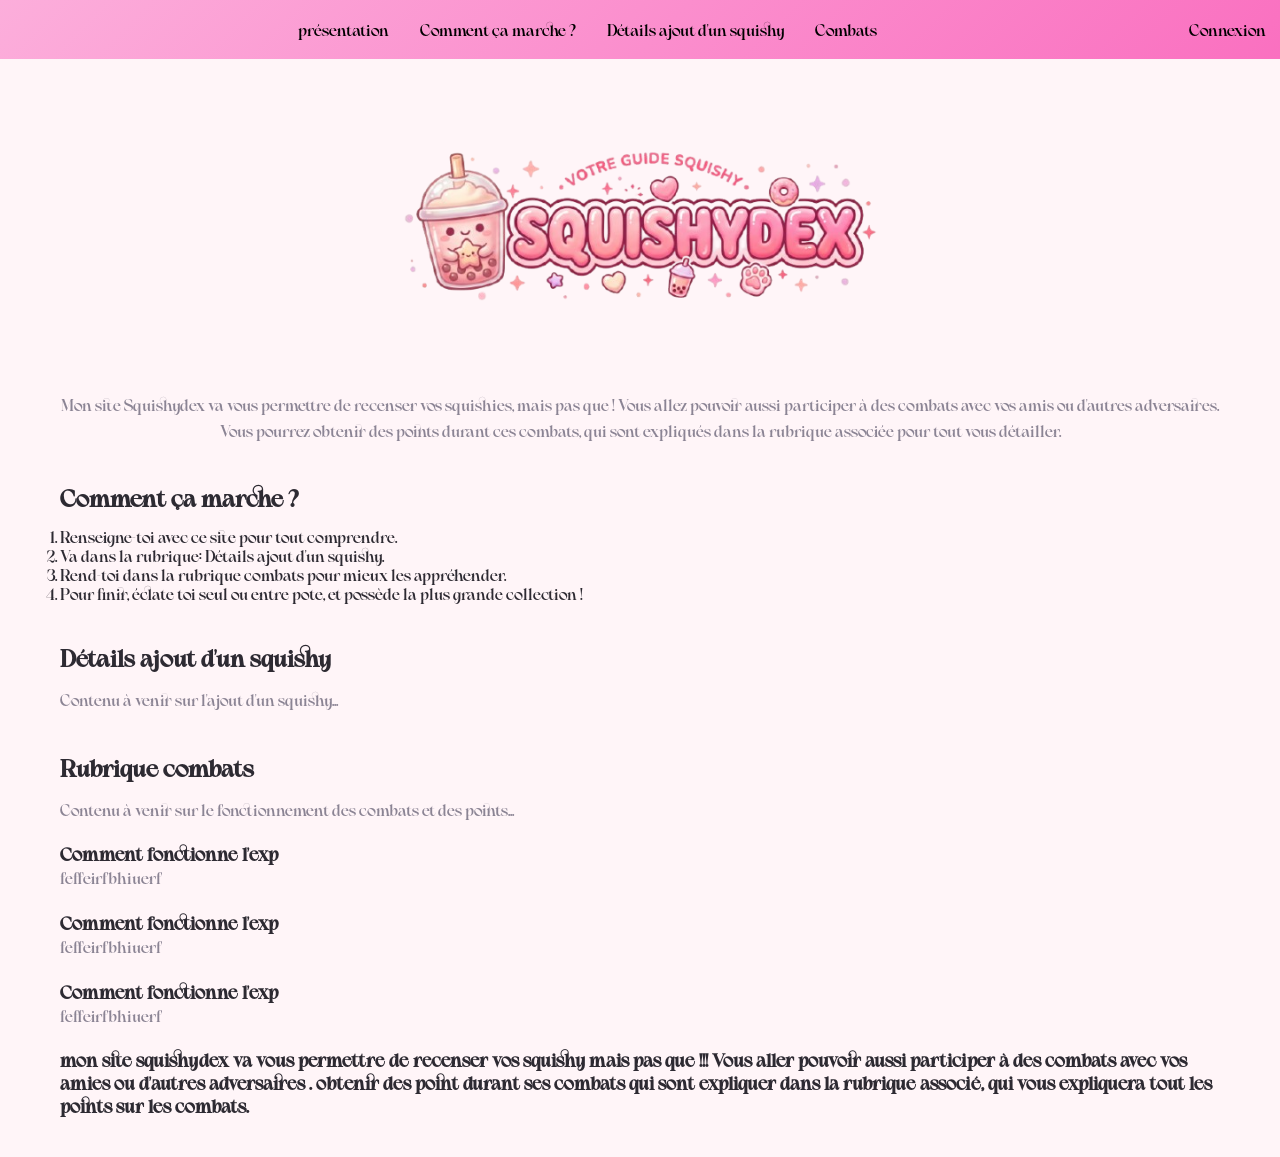
==== description.html @ 8e44150e "réglage bouton connexion, et commencement page connexion" ====
<!DOCTYPE html>
<html lang="fr">
<head>
    <meta charset="UTF-8">
    <meta name="viewport" content="width=device-width, initial-scale=1.0">
    <title>squishydex</title>
    <link rel="stylesheet" href="static/css/style_description.css">

</head>
<body>

    <header>
        <nav id="navbar">
          <div id="menu">
            <a href="#presentation">présentation</a>
            <a href="#etapes">Comment ça marche ?</a>
            <a href="#details">Détails ajout d'un squishy</a>
            <a href="#combats">Combats</a>
          </div>

          <div class="buttons-container">
            <a href="connexion.html" class="btn">Connexion</a>
          </div>
          
        </nav>
      </header>

    <main>

    <section id="presentation">
        <img id="img_home" src="static/images/logos/logo_home_v2.png">
        <p>Mon site Squishydex va vous permettre de recenser vos squishies, mais pas que ! Vous allez pouvoir aussi participer à des combats avec vos amis ou d'autres adversaires. Vous pourrez obtenir des points durant ces combats, qui sont expliqués dans la rubrique associée pour tout vous détailler.</p></p>
    </section>


    <section id="etapes">
        <h2>Comment ça marche ?</h2>
        <ol>
            <li>Renseigne-toi avec ce site pour tout comprendre.</li>
            <li>Va dans la rubrique: Détails ajout d'un squishy.</li>
            <li>Rend-toi dans la rubrique combats pour mieux les appréhender.</li>
            <li>Pour finir, éclate toi seul ou entre pote, et possède la plus grande collection !</li>
        </ol>  
    </section>

<section id="details">
    <h2>Détails ajout d'un squishy</h2>
    <p>Contenu à venir sur l'ajout d'un squishy...</p>
</section>


<section id="combats">
    <h2>Rubrique combats</h2>
    <p>Contenu à venir sur le fonctionnement des combats et des points...</p>
    
    <article id="xp">
        <h3>Comment fonctionne l'exp</h3>
        <p>feffeirfbhiuerf</p>
    </article>

    <article id="pieces">
        <h3>Comment fonctionne l'exp</h3>
        <p>feffeirfbhiuerf</p>
    </article>

    <article id="match amical">
        <h3>Comment fonctionne l'exp</h3>
        <p>feffeirfbhiuerf</p>
    </article>



</section>

<section>
        <h3> mon site squishydex va vous permettre de recenser vos squishy mais pas que !!! Vous aller pouvoir aussi participer à des combats avec vos amies ou d'autres adversaires . obtenir des point durant ses combats qui sont expliquer dans la rubrique associé, qui vous expliquera tout les points sur les combats.</h3>
        </section>

</main>

</body>
</html>
---- static/css/style_description.css ----
:root {
    --bg: #FFF5F8;
    --bg-card: #FFFFFF;
    --primary: #FCAEDB; /*#FF6B9D */
    --primary-light: #FFB3CC;
    --primary-dark: #FA70C0;
    --text: #2D2A32;
    --text-muted: #8B8494;
    --border: #F0E4EA;
    --shadow: 0 4px 20px rgba(255, 107, 157, 0.12);
    --shadow-hover: 0 8px 30px rgba(255, 107, 157, 0.2);
    --sidebar-width: 380px;
    --radius: 16px;
    --radius-sm: 10px;
}

*, *::before, *::after {
  margin: 0;
  padding: 0;
}

@font-face {
  font-family: 'Sigokae';
  src: url('../fonts/ashigea_regular/Ashigea-Regular.otf') format('opentype'),
       url('../fonts/ashigea_regular/ffonts_info_Ashigea-Regular.ttf') format('truetype');
  font-weight: normal;
  font-style: normal;
}

#img_home{
  width: 600px;
}

#presentation{
  text-align: center;
}

body{
  font-family: 'Sigokae', sans-serif;
  background: var(--bg);
  color: var(--text);
  min-height: 100vh;
  margin: 0;
  padding: 0;
  top : 0;
}

main {
  padding: 3px 60px 40px 60px;
  max-width: 1200px;
}

h2{
  margin-top: 25px;    
  margin-bottom: 10px; 
}

#navbar{
  background: linear-gradient(135deg, var(--primary) 0%, var(--primary-dark) 100%);
  display: flex;
  text-align: center;
  padding: 20px 0px;
}


#menu{
  align-items: center;
  gap: 10px;
  width: 100%;
  }

#menu>a, .btn{
  color: black;
  text-decoration: none;
  padding: 8px 14px;
  transition: all 0.2s ease-in-out;
}

#menu>a:hover, .btn:hover{
  background-color: rgba(255, 255, 255, 0.4); 
  color: black;
  border-radius: 6px;

}



#sign_in_up>a{
  color: black;
  text-decoration: none;
  padding: 25px;
}


#titre_navbar{
    text-align: left;
}

h1,h2{
  margin-top: 40px;
  margin-bottom: 15px;
  color: var(--text);
}


p{
  line-height: 1.6;
  margin-bottom: 20px;
  color: var(--text-muted);
}
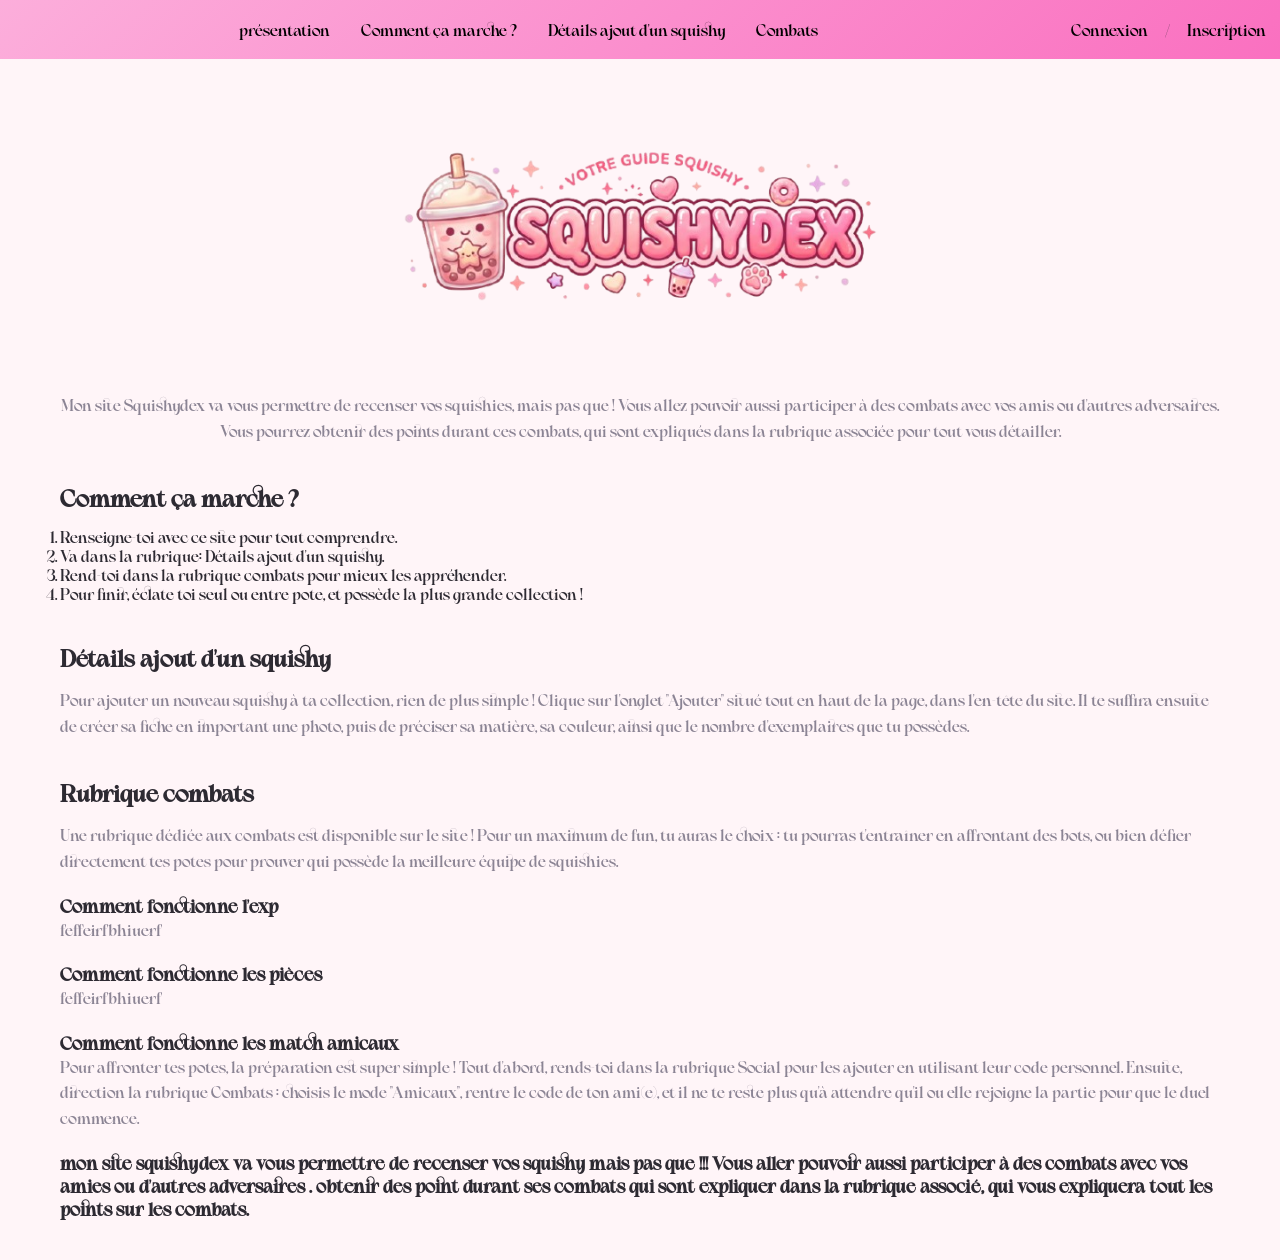
==== commit 17fa6802: "fin du from connexion et ajout de la page inscription" ====
--- a/description.html
+++ b/description.html
@@ -18,9 +18,11 @@
             <a href="#combats">Combats</a>
           </div>
 
-          <div class="buttons-container">
-            <a href="connexion.html" class="btn">Connexion</a>
+          <div id="sign_in_up">
+            <a href="connexion.html" >Connexion</a> / <a href="inscription.html">Inscription</a>
           </div>
+
+          
           
         </nav>
       </header>
@@ -45,13 +47,13 @@
 
 <section id="details">
     <h2>Détails ajout d'un squishy</h2>
-    <p>Contenu à venir sur l'ajout d'un squishy...</p>
+    <p>Pour ajouter un nouveau squishy à ta collection, rien de plus simple ! Clique sur l'onglet "Ajouter" situé tout en haut de la page, dans l'en-tête du site. Il te suffira ensuite de créer sa fiche en important une photo, puis de préciser sa matière, sa couleur, ainsi que le nombre d'exemplaires que tu possèdes.
 </section>
 
 
 <section id="combats">
     <h2>Rubrique combats</h2>
-    <p>Contenu à venir sur le fonctionnement des combats et des points...</p>
+    <p>Une rubrique dédiée aux combats est disponible sur le site ! Pour un maximum de fun, tu auras le choix : tu pourras t'entraîner en affrontant des bots, ou bien défier directement tes potes pour prouver qui possède la meilleure équipe de squishies.</p>
     
     <article id="xp">
         <h3>Comment fonctionne l'exp</h3>
@@ -59,13 +61,13 @@
     </article>
 
     <article id="pieces">
-        <h3>Comment fonctionne l'exp</h3>
+        <h3>Comment fonctionne les pièces</h3>
         <p>feffeirfbhiuerf</p>
     </article>
 
     <article id="match amical">
-        <h3>Comment fonctionne l'exp</h3>
-        <p>feffeirfbhiuerf</p>
+        <h3>Comment fonctionne les match amicaux</h3>
+        <p>Pour affronter tes potes, la préparation est super simple ! Tout d'abord, rends-toi dans la rubrique Social pour les ajouter en utilisant leur code personnel. Ensuite, direction la rubrique Combats : choisis le mode "Amicaux", rentre le code de ton ami(e), et il ne te reste plus qu'à attendre qu'il ou elle rejoigne la partie pour que le duel commence.</p>
     </article>
 
 
--- a/static/css/style_description.css
+++ b/static/css/style_description.css
@@ -66,7 +66,7 @@
 #menu{
   align-items: center;
   gap: 10px;
-  width: 100%;
+  flex: 1; 
   }
 
 #menu>a, .btn{
@@ -76,24 +76,28 @@
   transition: all 0.2s ease-in-out;
 }
 
-#menu>a:hover, .btn:hover{
+#menu>a:hover{
   background-color: rgba(255, 255, 255, 0.4); 
   color: black;
   border-radius: 6px;
 
 }
 
-
+#sign_in_up {
+  white-space: nowrap;
+}
 
 #sign_in_up>a{
   color: black;
   text-decoration: none;
-  padding: 25px;
+  padding: 8px 14px;
+  transition: all 0.2s ease-in-out;
 }
 
-
-#titre_navbar{
-    text-align: left;
+#sign_in_up>a:hover{
+  background-color: rgba(255, 255, 255, 0.4); 
+  color: black;
+  border-radius: 6px;
 }
 
 h1,h2{
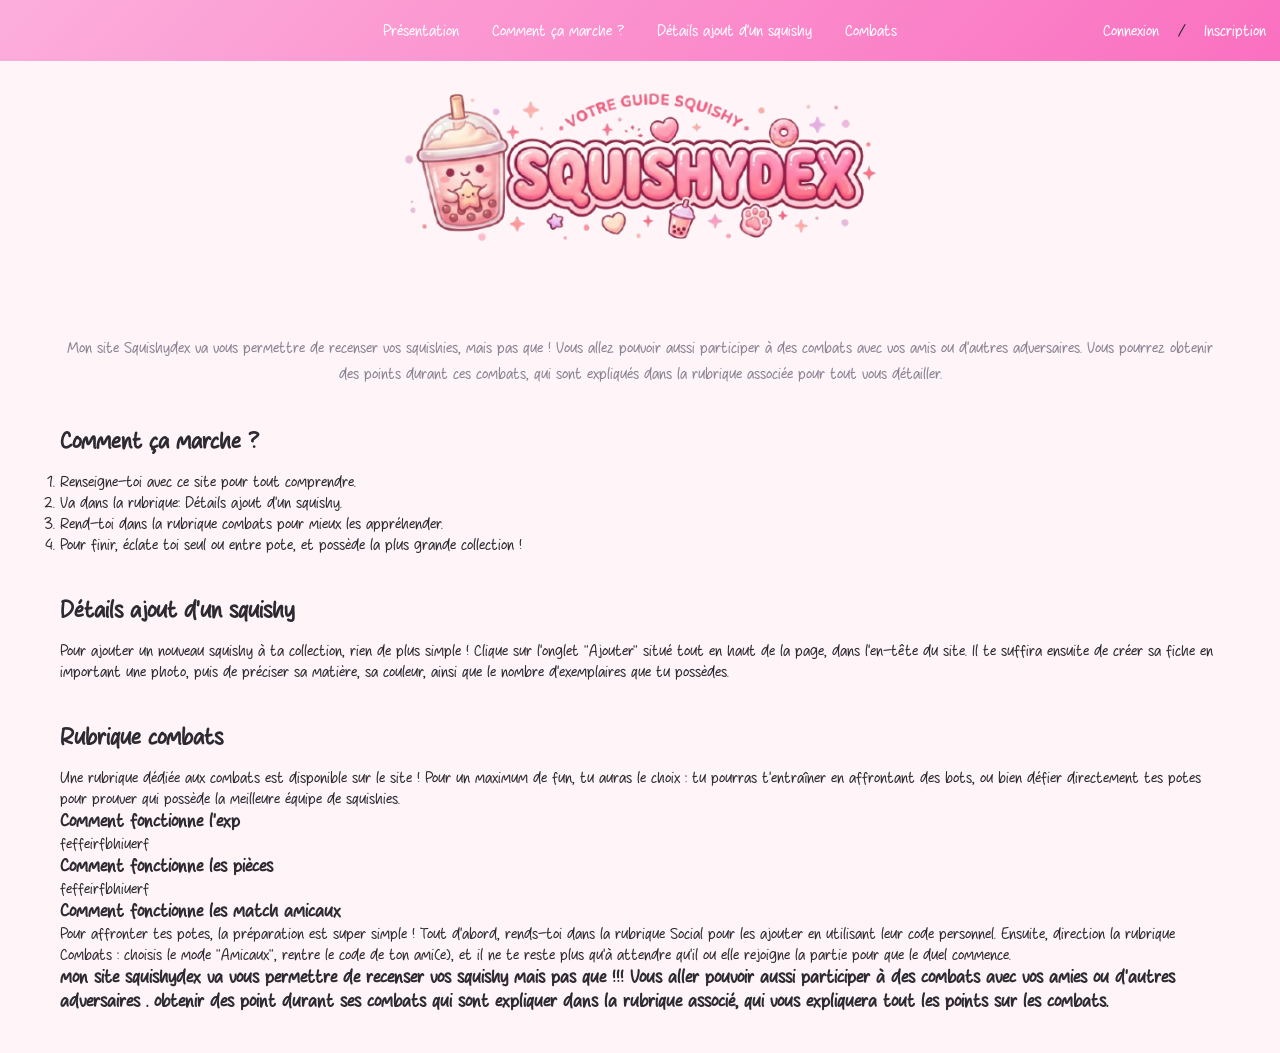
==== commit a1e8b27e: "Maj navbar + connexion form, changement police" ====
--- a/description.html
+++ b/description.html
@@ -12,7 +12,7 @@
     <header>
         <nav id="navbar">
           <div id="menu">
-            <a href="#presentation">présentation</a>
+            <a href="#presentation">Présentation</a>
             <a href="#etapes">Comment ça marche ?</a>
             <a href="#details">Détails ajout d'un squishy</a>
             <a href="#combats">Combats</a>
@@ -22,8 +22,6 @@
             <a href="connexion.html" >Connexion</a> / <a href="inscription.html">Inscription</a>
           </div>
 
-          
-          
         </nav>
       </header>
 
@@ -31,7 +29,7 @@
 
     <section id="presentation">
         <img id="img_home" src="static/images/logos/logo_home_v2.png">
-        <p>Mon site Squishydex va vous permettre de recenser vos squishies, mais pas que ! Vous allez pouvoir aussi participer à des combats avec vos amis ou d'autres adversaires. Vous pourrez obtenir des points durant ces combats, qui sont expliqués dans la rubrique associée pour tout vous détailler.</p></p>
+        <p class="section_para">Mon site Squishydex va vous permettre de recenser vos squishies, mais pas que ! Vous allez pouvoir aussi participer à des combats avec vos amis ou d'autres adversaires. Vous pourrez obtenir des points durant ces combats, qui sont expliqués dans la rubrique associée pour tout vous détailler.</p></p>
     </section>
 
 
--- a/static/css/style_description.css
+++ b/static/css/style_description.css
@@ -21,8 +21,8 @@
 
 @font-face {
   font-family: 'Sigokae';
-  src: url('../fonts/ashigea_regular/Ashigea-Regular.otf') format('opentype'),
-       url('../fonts/ashigea_regular/ffonts_info_Ashigea-Regular.ttf') format('truetype');
+  src: url('../fonts/cherry/Cherry\ Juice.otf') format('opentype'),
+       url('../fonts/cherry/cherry.ttf') format('truetype');
   font-weight: normal;
   font-style: normal;
 }
@@ -57,20 +57,17 @@
 
 #navbar{
   background: linear-gradient(135deg, var(--primary) 0%, var(--primary-dark) 100%);
-  display: flex;
+  z-index: 5;
+  position: fixed;
+  padding: 20px 0px;
   text-align: center;
-  padding: 20px 0px;
+  width: 100%;
 }
 
 
-#menu{
-  align-items: center;
-  gap: 10px;
-  flex: 1; 
-  }
 
 #menu>a, .btn{
-  color: black;
+  color: white;
   text-decoration: none;
   padding: 8px 14px;
   transition: all 0.2s ease-in-out;
@@ -83,12 +80,16 @@
 
 }
 
-#sign_in_up {
-  white-space: nowrap;
+#sign_in_up { 
+  z-index: 5;
+  position: fixed;
+  padding: 20px 0;
+  top: 0;
+  right: 0;
 }
 
 #sign_in_up>a{
-  color: black;
+  color: white;
   text-decoration: none;
   padding: 8px 14px;
   transition: all 0.2s ease-in-out;
@@ -96,7 +97,7 @@
 
 #sign_in_up>a:hover{
   background-color: rgba(255, 255, 255, 0.4); 
-  color: black;
+  color: white;
   border-radius: 6px;
 }
 
@@ -107,7 +108,7 @@
 }
 
 
-p{
+.section_para{
   line-height: 1.6;
   margin-bottom: 20px;
   color: var(--text-muted);
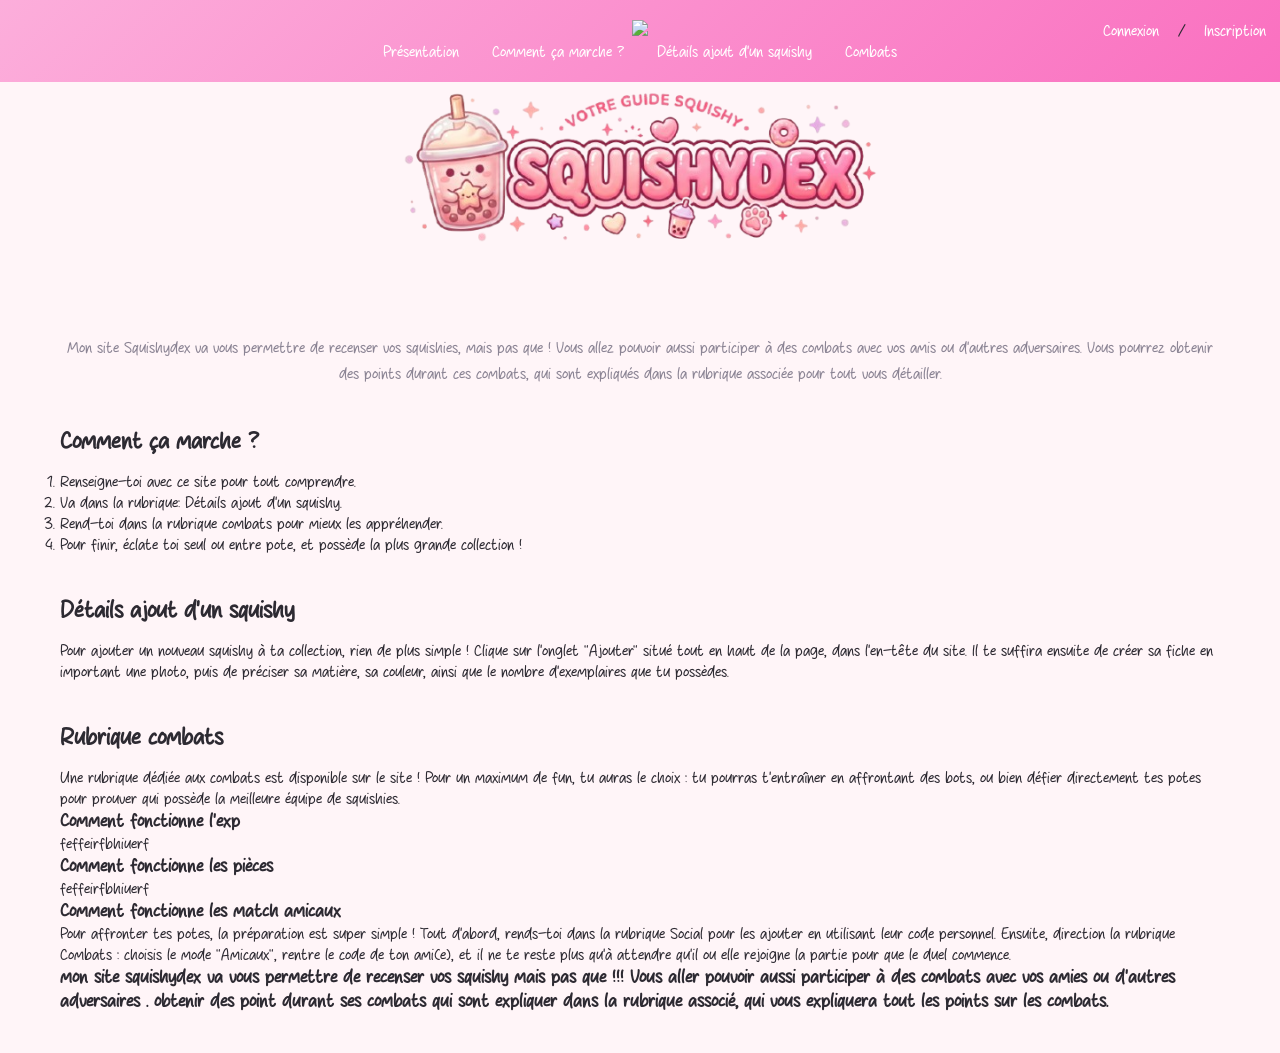
==== commit 25a3a684: "Ajout page inscription et son form" ====
--- a/description.html
+++ b/description.html
@@ -11,6 +11,7 @@
 
     <header>
         <nav id="navbar">
+            <img src="images/logo.png" class="logo_nav">
           <div id="menu">
             <a href="#presentation">Présentation</a>
             <a href="#etapes">Comment ça marche ?</a>
--- a/static/css/style_description.css
+++ b/static/css/style_description.css
@@ -21,8 +21,8 @@
 
 @font-face {
   font-family: 'Sigokae';
-  src: url('../fonts/cherry/Cherry\ Juice.otf') format('opentype'),
-       url('../fonts/cherry/cherry.ttf') format('truetype');
+  src: url('../fonts/cherry/cherryjuice.otf') format('opentype'),
+       url('../fonts/cherry/cherryjuice.ttf') format('truetype');
   font-weight: normal;
   font-style: normal;
 }
@@ -64,7 +64,10 @@
   width: 100%;
 }
 
-
+.logo_nav{
+height: 40px;
+width: auto;
+}
 
 #menu>a, .btn{
   color: white;
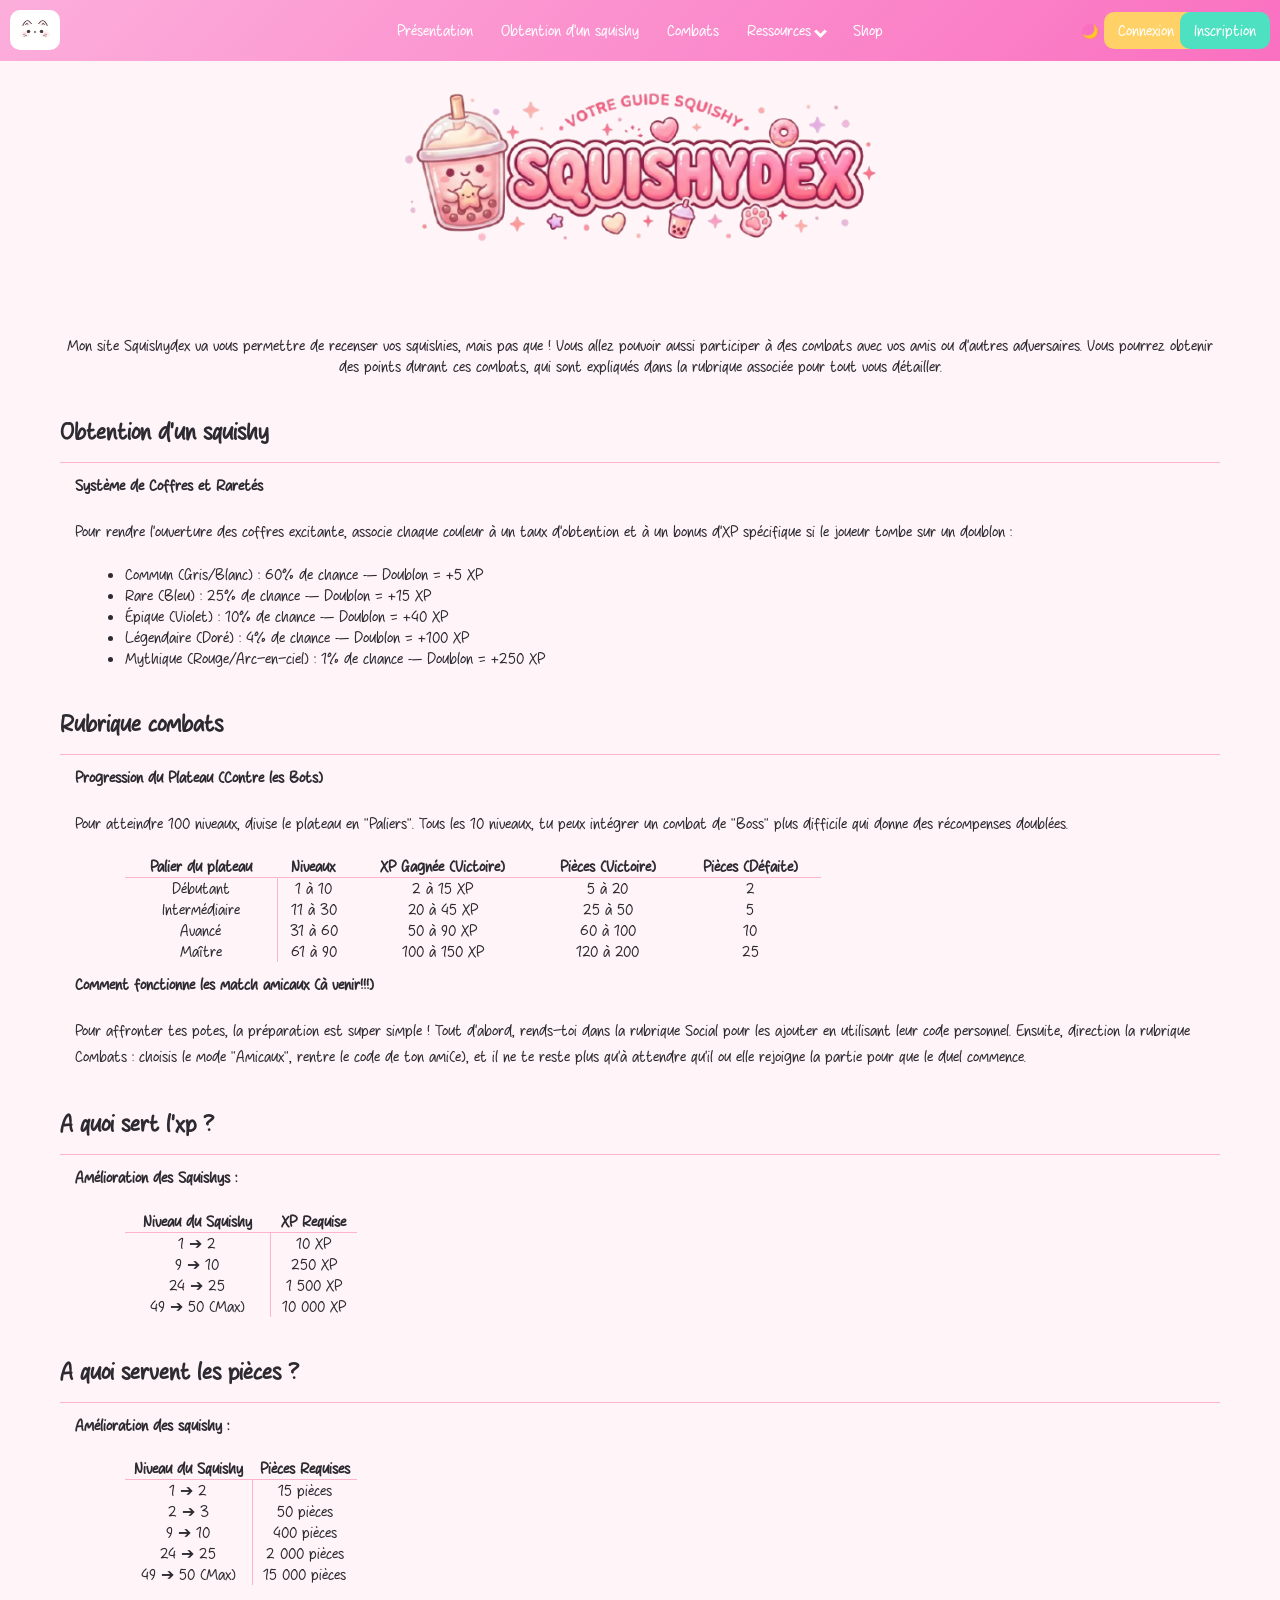
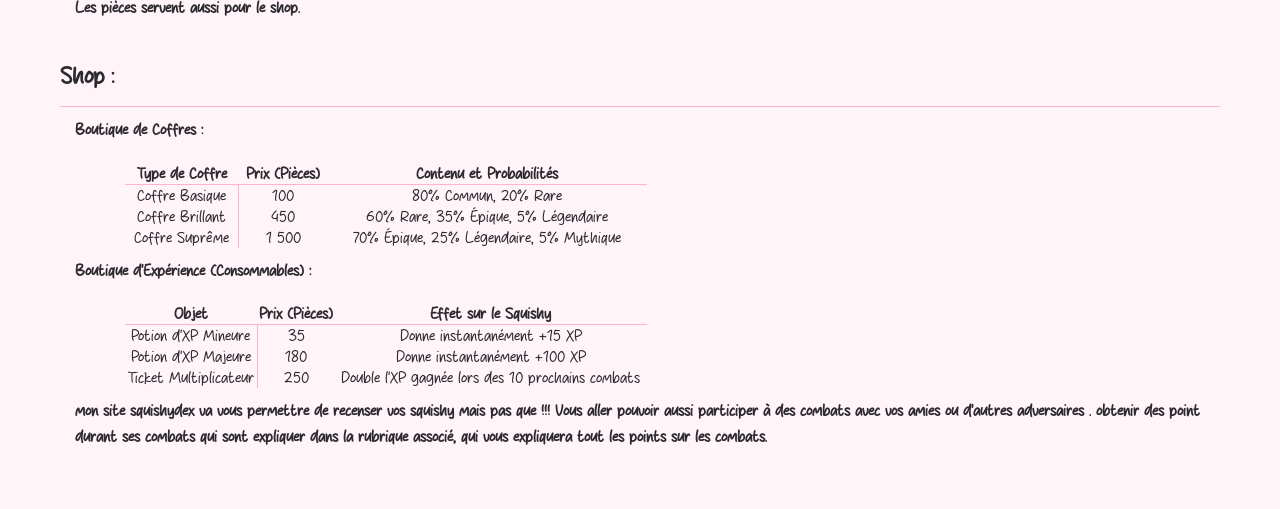
==== commit a0430b53: "Ajout tableau, définition des différentes partie, et ajout light/dark mode." ====
--- a/description.html
+++ b/description.html
@@ -11,17 +11,28 @@
 
     <header>
         <nav id="navbar">
-            <img src="images/logo.png" class="logo_nav">
-          <div id="menu">
-            <a href="#presentation">Présentation</a>
-            <a href="#etapes">Comment ça marche ?</a>
-            <a href="#details">Détails ajout d'un squishy</a>
-            <a href="#combats">Combats</a>
-          </div>
-
-          <div id="sign_in_up">
-            <a href="connexion.html" >Connexion</a> / <a href="inscription.html">Inscription</a>
-          </div>
+            <img src="static\images\logos\logo.jpg" id="logo_nav">
+            <ul id="menu">
+                <li><a href="#presentation">Présentation</a></li>
+                <!-- <a href="#etapes">Comment ça marche ?</a> -->
+                <li><a href="#details">Obtention d'un squishy</a></li>
+                <li><a href="#combats">Combats</a></li>
+                <li class="dropdown">
+                    <a href="#ressources">Ressources<i class="arrow down"></i></a> 
+                    
+                    <ul class="sous-menu">
+                      <li><a href="#xp">L'experience</a></li>
+                      <li><a href="#pieces">Les pièces</a></li>
+                    </ul>
+                  </li>
+                <li><a href="#shop">Shop</a></li>
+                </ul>
+                
+            <div id="sign_in_up">
+                <button id="theme-toggle" aria-label="Changer de thème">🌙</button>
+                <a id="log_in" href="connexion.html" >Connexion</a> 
+                <a id="sign_up" href="inscription.html">Inscription</a>
+            </div>
 
         </nav>
       </header>
@@ -34,7 +45,7 @@
     </section>
 
 
-    <section id="etapes">
+    <!-- <section id="etapes">
         <h2>Comment ça marche ?</h2>
         <ol>
             <li>Renseigne-toi avec ce site pour tout comprendre.</li>
@@ -42,42 +53,199 @@
             <li>Rend-toi dans la rubrique combats pour mieux les appréhender.</li>
             <li>Pour finir, éclate toi seul ou entre pote, et possède la plus grande collection !</li>
         </ol>  
+    </section> -->
+
+<section id="details">
+    <h2 class="para_title">Obtention d'un squishy</h2>
+    <article>
+        <h4 class="para_subtitle">Système de Coffres et Raretés</h4>
+        <p class="para_section">Pour rendre l'ouverture des coffres excitante, associe chaque couleur à un taux d'obtention et à un bonus d'XP spécifique si le joueur tombe sur un doublon :</p>
+        <ul id="rarity_list">
+            <li>Commun (Gris/Blanc) : 60% de chance — Doublon = +5 XP</li>
+            <li>Rare (Bleu) : 25% de chance — Doublon = +15 XP</li>
+            <li>Épique (Violet) : 10% de chance — Doublon = +40 XP</li>
+            <li>Légendaire (Doré) : 4% de chance — Doublon = +100 XP</li>
+            <li>Mythique (Rouge/Arc-en-ciel) : 1% de chance — Doublon = +250 XP</li>
+        </ul>
+    </article>
+</section>
+
+
+<section id="combats">
+    <h2 class="para_title">Rubrique combats</h2>
+    <article>
+        <h4 class="para_subtitle">Progression du Plateau (Contre les Bots)</h4>
+        <p class="para_section">Pour atteindre 100 niveaux, divise le plateau en "Paliers". Tous les 10 niveaux, tu peux intégrer un combat de "Boss" plus difficile qui donne des récompenses doublées.</p>
+
+    <table id="fight_table">
+        <tr>
+            <th>Palier du plateau</th>
+            <th>Niveaux</th>
+            <th>XP Gagnée (Victoire)</th>
+            <th>Pièces (Victoire)</th>
+            <th>Pièces (Défaite)</th>
+        </tr>
+        <tr>
+            <td class="label_row">Débutant</td>
+            <td>1 à 10</td>
+            <td>2 à 15 XP</td>
+            <td>5 à 20</td>
+            <td>2</td>
+        </tr>
+        <tr>
+            <td class="label_row">Intermédiaire</td>
+            <td>11 à 30</td>
+            <td>20 à 45 XP</td>
+            <td>25 à 50</td>
+            <td>5</td>
+        </tr>
+        <tr>
+            <td class="label_row">Avancé</td>
+            <td>31 à 60</td>
+            <td>50 à 90 XP</td>
+            <td>60 à 100</td>
+            <td>10</td>
+            <td></td>
+        </tr>
+        <tr>
+            <td class="label_row">Maître</td>
+            <td>61 à 90</td>
+            <td>100 à 150 XP</td>
+            <td>120 à 200</td>
+            <td>25</td>
+        </tr>
+    </table>
+    </article>
+    <article id="amical_match">
+        <h4 class="para_subtitle">Comment fonctionne les match amicaux (à venir!!!)</h4>
+        <p class="para_section">Pour affronter tes potes, la préparation est super simple ! Tout d'abord, rends-toi dans la rubrique Social pour les ajouter en utilisant leur code personnel. Ensuite, direction la rubrique Combats : choisis le mode "Amicaux", rentre le code de ton ami(e), et il ne te reste plus qu'à attendre qu'il ou elle rejoigne la partie pour que le duel commence.</p>
+    </article>
+</section>
+
+<section id="xp">
+    <h2 class="para_title">A quoi sert l'xp ?</h2>
+    <article>
+        <h4 class="para_subtitle">Amélioration des Squishys :</h4>
+
+        <table id="xp_table">
+            <tr>
+                <th>Niveau du Squishy</th>
+                <th>XP Requise</th>
+            </tr>
+            <tr>
+                <td class="label_row">1 ➔ 2</td>
+                <td>10 XP</td>
+            </tr>
+            <tr>
+                <td class="label_row">9 ➔ 10</td>
+                <td>250 XP</td>
+            </tr>
+            <tr>
+                <td class="label_row">24 ➔ 25</td>
+                <td>1 500 XP</td>
+            </tr>
+            <tr>
+                <td class="label_row">49 ➔ 50 (Max)</td>
+                <td>10 000 XP</td>
+            </tr>
+        </table>
+    </article>
+</section>
+    
+<section id="pieces">
+        <h2 class="para_title">A quoi servent les pièces ?</h2>
+    <article>
+        <h4 class="para_subtitle">Amélioration des squishy :</h4>
+    
+        <table id="coin_table">
+            <tr>
+                <th >Niveau du Squishy</th>
+                <th>Pièces Requises</th>
+            </tr>
+            <tr>
+                <td class="label_row">1 ➔ 2</td>
+                <td>15 pièces</td>
+            </tr>
+            <tr>
+                <td class="label_row">2 ➔ 3</td>
+                <td>50 pièces</td>
+            </tr>
+            <tr>
+                <td class="label_row">9 ➔ 10</td>
+                <td>400 pièces</td>
+            </tr>
+            <tr>
+                <td class="label_row">24 ➔ 25</td>
+                <td>2 000 pièces</td>
+            </tr>
+            <tr>
+                <td class="label_row">49 ➔ 50 (Max)</td>
+                <td>15 000 pièces</td>
+            </tr>
+        </table>
+        <h4 class="para_subtitle">Les pièces servent aussi pour le shop.</h4>
     </section>
 
-<section id="details">
-    <h2>Détails ajout d'un squishy</h2>
-    <p>Pour ajouter un nouveau squishy à ta collection, rien de plus simple ! Clique sur l'onglet "Ajouter" situé tout en haut de la page, dans l'en-tête du site. Il te suffira ensuite de créer sa fiche en important une photo, puis de préciser sa matière, sa couleur, ainsi que le nombre d'exemplaires que tu possèdes.
-</section>
-
-
-<section id="combats">
-    <h2>Rubrique combats</h2>
-    <p>Une rubrique dédiée aux combats est disponible sur le site ! Pour un maximum de fun, tu auras le choix : tu pourras t'entraîner en affrontant des bots, ou bien défier directement tes potes pour prouver qui possède la meilleure équipe de squishies.</p>
-    
-    <article id="xp">
-        <h3>Comment fonctionne l'exp</h3>
-        <p>feffeirfbhiuerf</p>
-    </article>
-
-    <article id="pieces">
-        <h3>Comment fonctionne les pièces</h3>
-        <p>feffeirfbhiuerf</p>
-    </article>
-
-    <article id="match amical">
-        <h3>Comment fonctionne les match amicaux</h3>
-        <p>Pour affronter tes potes, la préparation est super simple ! Tout d'abord, rends-toi dans la rubrique Social pour les ajouter en utilisant leur code personnel. Ensuite, direction la rubrique Combats : choisis le mode "Amicaux", rentre le code de ton ami(e), et il ne te reste plus qu'à attendre qu'il ou elle rejoigne la partie pour que le duel commence.</p>
-    </article>
-
-
-
-</section>
+    <section id="shop">
+        <h2 class="para_title">Shop :</h2>
+        <article>
+        <h4 class="para_subtitle">Boutique de Coffres :</h4>
+        <table id="chests_table">
+            <tr>
+                <th>Type de Coffre</th>
+                <th>Prix (Pièces)</th>
+                <th>Contenu et Probabilités</th>
+            </tr>
+            <tr>
+                <td class="label_row">Coffre Basique</td>
+                <td>100</td>
+                <td>80% Commun, 20% Rare</td>
+            </tr>
+                <td class="label_row">Coffre Brillant</td>
+                <td>450</td>
+                <td>60% Rare, 35% Épique, 5% Légendaire</td>
+            </tr>
+            <tr>
+                <td class="label_row">Coffre Suprême</td>
+                <td>1 500</td>
+                <td>70% Épique, 25% Légendaire, 5% Mythique</td>
+            </tr>
+        </table>
+    </article>
+    <article id="utils_article">
+        <h4 class="para_subtitle">Boutique d'Expérience (Consommables) :</h4> 
+           <table id="utilities_table">
+            <tr>
+                <th>Objet</th>
+                <th>Prix (Pièces)</th>
+                <th>Effet sur le Squishy</th>
+            </tr>
+            <tr>
+                <td class="label_row">Potion d'XP Mineure</td>
+                <td>35</td>
+                <td>Donne instantanément +15 XP</td>
+            </tr>
+                <td class="label_row">Potion d'XP Majeure</td>
+                <td>180</td>
+                <td>Donne instantanément +100 XP</td>
+            </tr>
+            <tr>
+                <td class="label_row">Ticket Multiplicateur</td>
+                <td>250</td>
+                <td>Double l'XP gagnée lors des 10 prochains combats</td>
+            </tr>
+        </table>
+    </article>
+</section>
+
+
 
 <section>
-        <h3> mon site squishydex va vous permettre de recenser vos squishy mais pas que !!! Vous aller pouvoir aussi participer à des combats avec vos amies ou d'autres adversaires . obtenir des point durant ses combats qui sont expliquer dans la rubrique associé, qui vous expliquera tout les points sur les combats.</h3>
-        </section>
+        <h4 class="para_subtitle"> mon site squishydex va vous permettre de recenser vos squishy mais pas que !!! Vous aller pouvoir aussi participer à des combats avec vos amies ou d'autres adversaires . obtenir des point durant ses combats qui sont expliquer dans la rubrique associé, qui vous expliquera tout les points sur les combats.</h4>
+</section>
 
 </main>
 
 </body>
+<script src="static\js\anim.js"></script>
 </html>
--- a/static/css/style_description.css
+++ b/static/css/style_description.css
@@ -17,7 +17,10 @@
 *, *::before, *::after {
   margin: 0;
   padding: 0;
-}
+  scroll-behavior: smooth;
+  scroll-margin-top: 60px;
+}
+
 
 @font-face {
   font-family: 'Sigokae';
@@ -27,14 +30,6 @@
   font-style: normal;
 }
 
-#img_home{
-  width: 600px;
-}
-
-#presentation{
-  text-align: center;
-}
-
 body{
   font-family: 'Sigokae', sans-serif;
   background: var(--bg);
@@ -45,15 +40,18 @@
   top : 0;
 }
 
-main {
-  padding: 3px 60px 40px 60px;
-  max-width: 1200px;
-}
-
-h2{
-  margin-top: 25px;    
-  margin-bottom: 10px; 
-}
+body.dark-theme {
+  --bg: #181216;
+  --bg-card: #241b21;
+  --primary: #F962BA;
+  --primary-light: #FFB3CC;
+  --primary-dark: #F60993;
+  --text: #F5EEF2;
+  --text-muted: #A698A0;
+  --border: #3D2E37;
+}
+
+/*---------------navbar--------------------*/
 
 #navbar{
   background: linear-gradient(135deg, var(--primary) 0%, var(--primary-dark) 100%);
@@ -64,23 +62,94 @@
   width: 100%;
 }
 
-.logo_nav{
-height: 40px;
-width: auto;
-}
-
-#menu>a, .btn{
+#logo_nav{
+  height: 40px;
+  width: 50px;
+  left: 0;
+  position: fixed;
+  margin-top: -10px;
+  margin-left: 10px;
+  border-radius: 10px;
+}
+
+#menu {
+  list-style: none;
+  display: flex;
+  justify-content: center;
+  align-items: center;
+}
+
+#menu > li > a {
   color: white;
   text-decoration: none;
   padding: 8px 14px;
   transition: all 0.2s ease-in-out;
 }
 
-#menu>a:hover{
+#menu > li > a:hover{
   background-color: rgba(255, 255, 255, 0.4); 
   color: black;
   border-radius: 6px;
-
+}
+
+.arrow {
+  border: solid white;
+  border-width: 0 3px 3px 0;
+  display: inline-block;
+  padding: 3px;
+  margin-left: 5px;
+}
+
+.up {
+  transform: rotate(-135deg);
+  -webkit-transform: rotate(-135deg);
+}
+
+.down{
+  transform: rotate(45deg);
+  -webkit-transform: rotate(45deg);
+}
+
+/* --- LE SECRET DU MENU DÉROULANT --- */
+
+/* 1. Positionnement du parent */
+.dropdown {
+  position: relative; /* Indispensable pour positionner le sous-menu par rapport à lui */
+}
+
+/* 2. Style et masquage du sous-menu */
+.sous-menu {
+  display: none; /* Caché par défaut */
+  position: absolute; /* S'affiche par-dessus le reste de la page */
+  top: 100%; /* S'aligne exactement sous l'élément parent */
+  left: 0;
+  background-color: white;
+  list-style: none;
+  padding: 0;
+  margin: 8px 0px;
+  min-width: 150px;
+  border-radius: 10px;
+  border: solid 1px var(--primary-dark);
+}
+
+.sous-menu li a {
+  display: block;
+  padding: 10px 15px;
+  color: #2d2d2d;
+  background-color: #FFFFFF;
+  text-decoration: none;
+  border-radius: 10px;
+}
+
+.sous-menu li a:hover {
+  background-color: var(--primary-dark);
+  color: white;
+  transition: all 0.2s ease-in-out;
+}
+
+/* 3. L'action magique au survol de la souris */
+.dropdown:hover .sous-menu {
+  display: block; /* Affiche le menu quand on survole l'élément parent */
 }
 
 #sign_in_up { 
@@ -91,29 +160,140 @@
   right: 0;
 }
 
-#sign_in_up>a{
+#sign_in_up>a,button{
   color: white;
   text-decoration: none;
+  transition: all 0.2s ease-in-out;
+  border-radius: 10px;
+}
+
+#sign_in_up>a:hover{
+  background-color: #3BC6A9; 
+  color: white;
+  border-radius: 6px;
+}
+
+#theme-toggle{
+  background-color: var(--primary-dark);
+  border: none;
+  /* width: 30px;
+  height: 30px; */
+}
+
+#theme-toggle:hover{
+  background-color: var(--bg-card);
+  border: none;
+  /* width: 30px;
+  height: 30px; */
+}
+
+#log_in{
+  background-color: #FFD166;
+  padding: 8px 24px 8px 14px;
+  margin-right: -23px;
+}
+
+#sign_up{
+  background-color: #4DE1C1;
   padding: 8px 14px;
-  transition: all 0.2s ease-in-out;
-}
-
-#sign_in_up>a:hover{
-  background-color: rgba(255, 255, 255, 0.4); 
-  color: white;
-  border-radius: 6px;
-}
-
-h1,h2{
+  margin-right: 10px;
+}
+
+/*---------------body--------------------*/
+
+h1,h2,h3{
   margin-top: 40px;
   margin-bottom: 15px;
   color: var(--text);
 }
 
-
-.section_para{
+main {
+  padding: 3px 60px 40px 60px;
+  max-width: 1200px;
+}
+
+
+#img_home{
+  width: 600px;
+}
+
+#presentation{
+  text-align: center;
+}
+
+article{
+border-top: solid 1px var(--primary-light);
+}
+
+.para_subtitle{
+  line-height: 1.6;
+  margin-top: 10px;
+  margin-bottom: 20px;
+  color: var(--text);
+  margin-left: 15px;
+}
+
+.para_section{
   line-height: 1.6;
   margin-bottom: 20px;
-  color: var(--text-muted);
-}
-        +  color: var(--text);
+  margin-left: 15px;
+}
+
+#rarity_list{
+  margin-bottom: 20px;
+  color: var(--text);
+  margin-left: 65px;
+}
+
+#fight_table{
+  margin-left: 65px;
+  width: 60%;
+  text-align: center;
+  border-collapse: collapse;
+}
+
+th{
+  border-bottom: solid 1px var(--primary-light);
+}
+
+.label_row{
+  border-right: solid 1px var(--primary-light);
+}
+
+#utils_article{
+  border: none;
+}
+#amical_match{
+  border: none;
+}
+
+
+#xp_table{
+  margin-left: 65px;
+  width: 20%;
+  text-align: center;
+  border-collapse: collapse;
+}
+
+#coin_table{
+  margin-left: 65px;
+  width: 20%;
+  text-align: center;
+  border-collapse: collapse;
+}
+
+#chests_table{
+  margin-left: 65px;
+  width: 45%;
+  text-align: center;
+  border-collapse: collapse;
+}
+
+#utilities_table{
+  margin-left: 65px;
+  width: 45%;
+  text-align: center;
+  border-collapse: collapse;
+}
+        
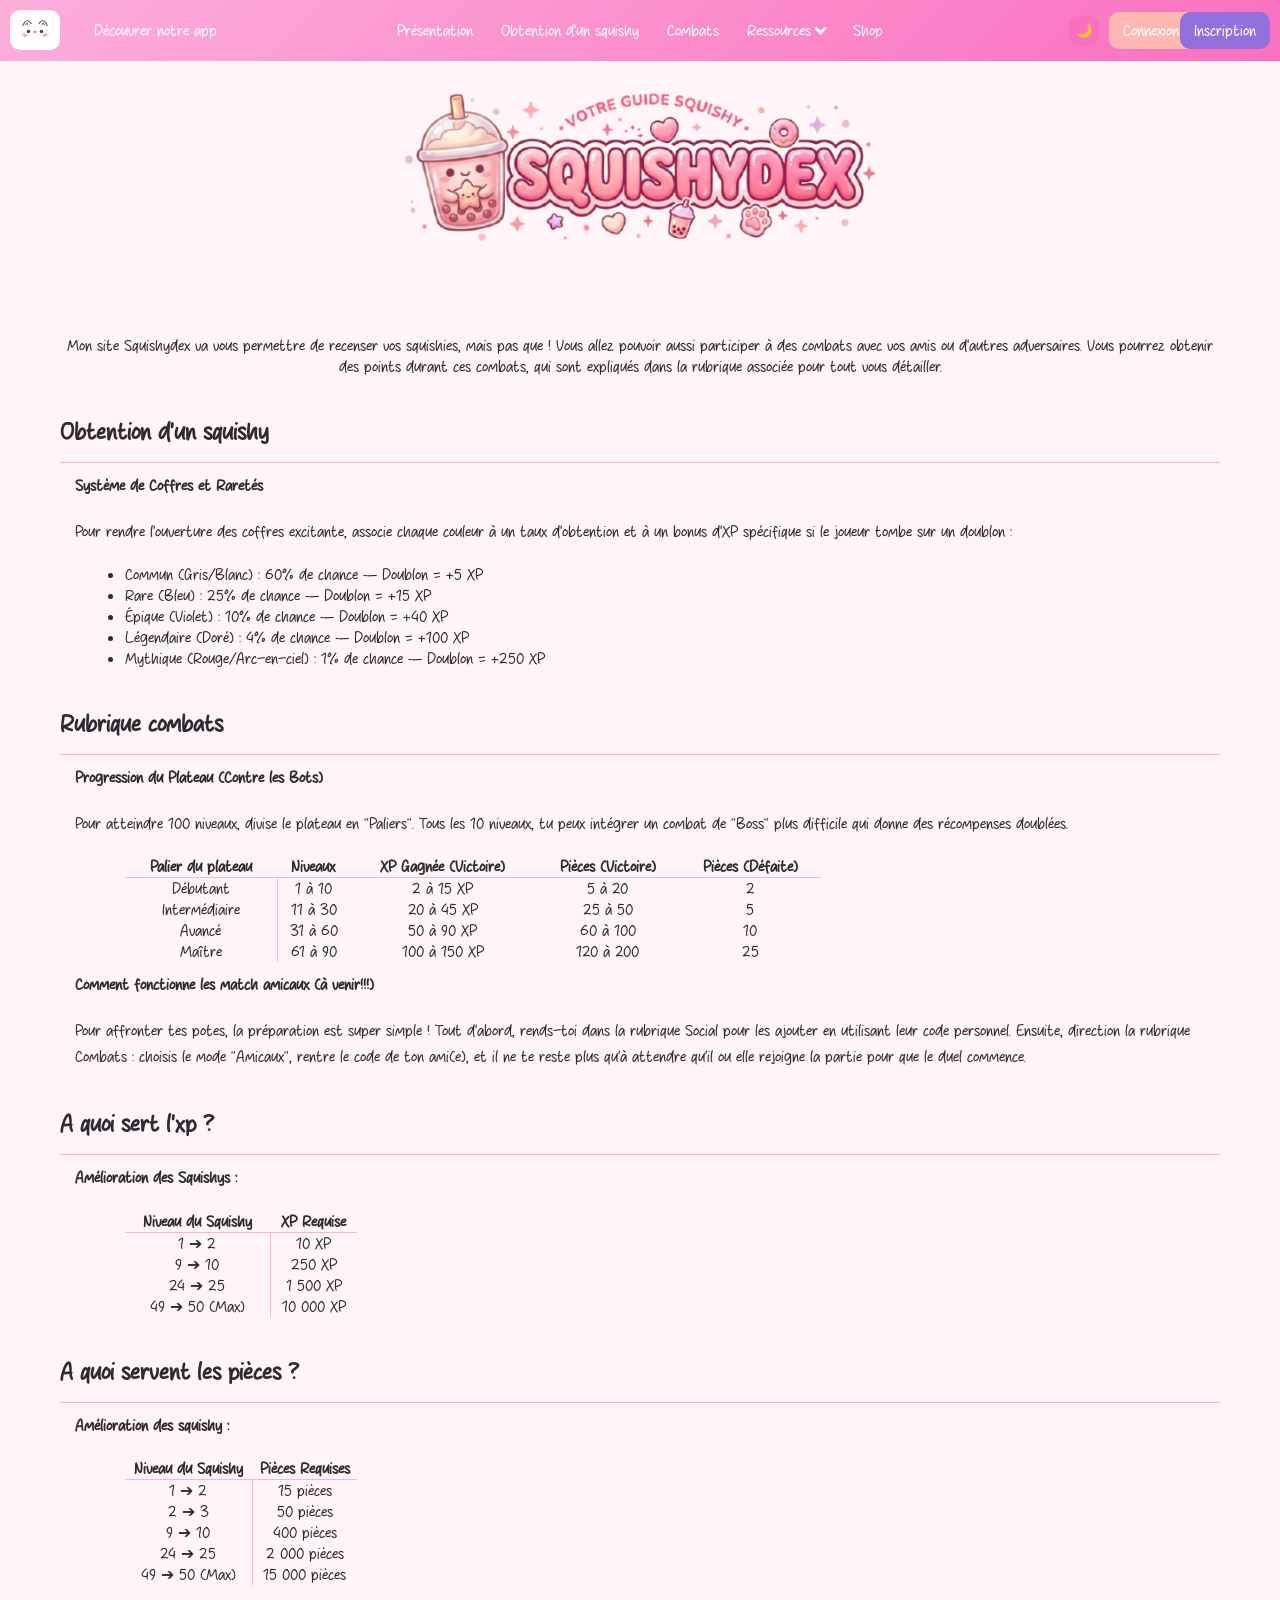
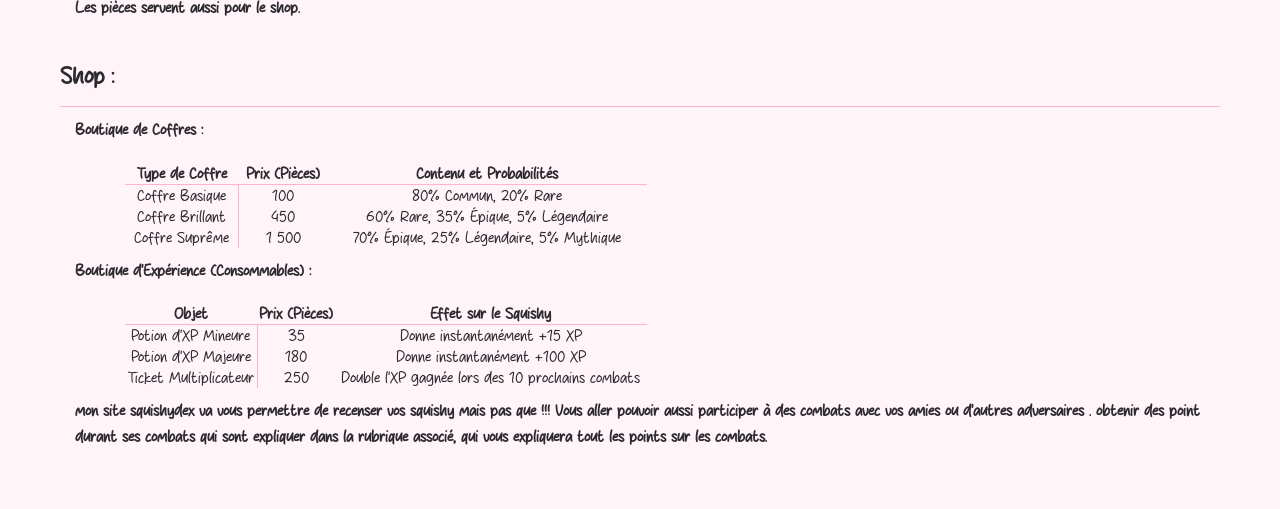
==== commit 6efea574: "cyruc" ====
--- a/description.html
+++ b/description.html
@@ -12,12 +12,14 @@
     <header>
         <nav id="navbar">
             <img src="static\images\logos\logo.jpg" id="logo_nav">
+            <a id="lien_app" href="jeu.html">Découvrer notre app</a>
             <ul id="menu">
                 <li><a href="#presentation">Présentation</a></li>
                 <!-- <a href="#etapes">Comment ça marche ?</a> -->
                 <li><a href="#details">Obtention d'un squishy</a></li>
                 <li><a href="#combats">Combats</a></li>
                 <li class="dropdown">
+                
                     <a href="#ressources">Ressources<i class="arrow down"></i></a> 
                     
                     <ul class="sous-menu">
--- a/static/css/style_description.css
+++ b/static/css/style_description.css
@@ -9,6 +9,8 @@
     --border: #F0E4EA;
     --shadow: 0 4px 20px rgba(255, 107, 157, 0.12);
     --shadow-hover: 0 8px 30px rgba(255, 107, 157, 0.2);
+    --btn-login: #FFB7B2
+    --btn-signup: #9370DB
     --sidebar-width: 380px;
     --radius: 16px;
     --radius-sm: 10px;
@@ -72,6 +74,17 @@
   border-radius: 10px;
 }
 
+#lien_app{
+  color: white;
+  left: 0;
+  position: fixed;
+  margin-left: 80px;
+  padding: 8px 14px;
+  top: 12px;
+  text-decoration: none;
+  border-radius: 10px;
+}
+
 #menu {
   list-style: none;
   display: flex;
@@ -98,6 +111,7 @@
   display: inline-block;
   padding: 3px;
   margin-left: 5px;
+  margin-bottom: 3px;
 }
 
 .up {
@@ -156,8 +170,10 @@
   z-index: 5;
   position: fixed;
   padding: 20px 0;
-  top: 0;
+  top: -8px;
   right: 0;
+  display: flex;
+  align-items: center;
 }
 
 #sign_in_up>a,button{
@@ -176,8 +192,10 @@
 #theme-toggle{
   background-color: var(--primary-dark);
   border: none;
-  /* width: 30px;
-  height: 30px; */
+  width: 30px;
+  height: 30px; 
+  margin-right: 10px;
+  align-items: center;
 }
 
 #theme-toggle:hover{
@@ -188,13 +206,13 @@
 }
 
 #log_in{
-  background-color: #FFD166;
+  background-color: #FFB7B2;
   padding: 8px 24px 8px 14px;
   margin-right: -23px;
 }
 
 #sign_up{
-  background-color: #4DE1C1;
+  background-color: #9370DB;
   padding: 8px 14px;
   margin-right: 10px;
 }
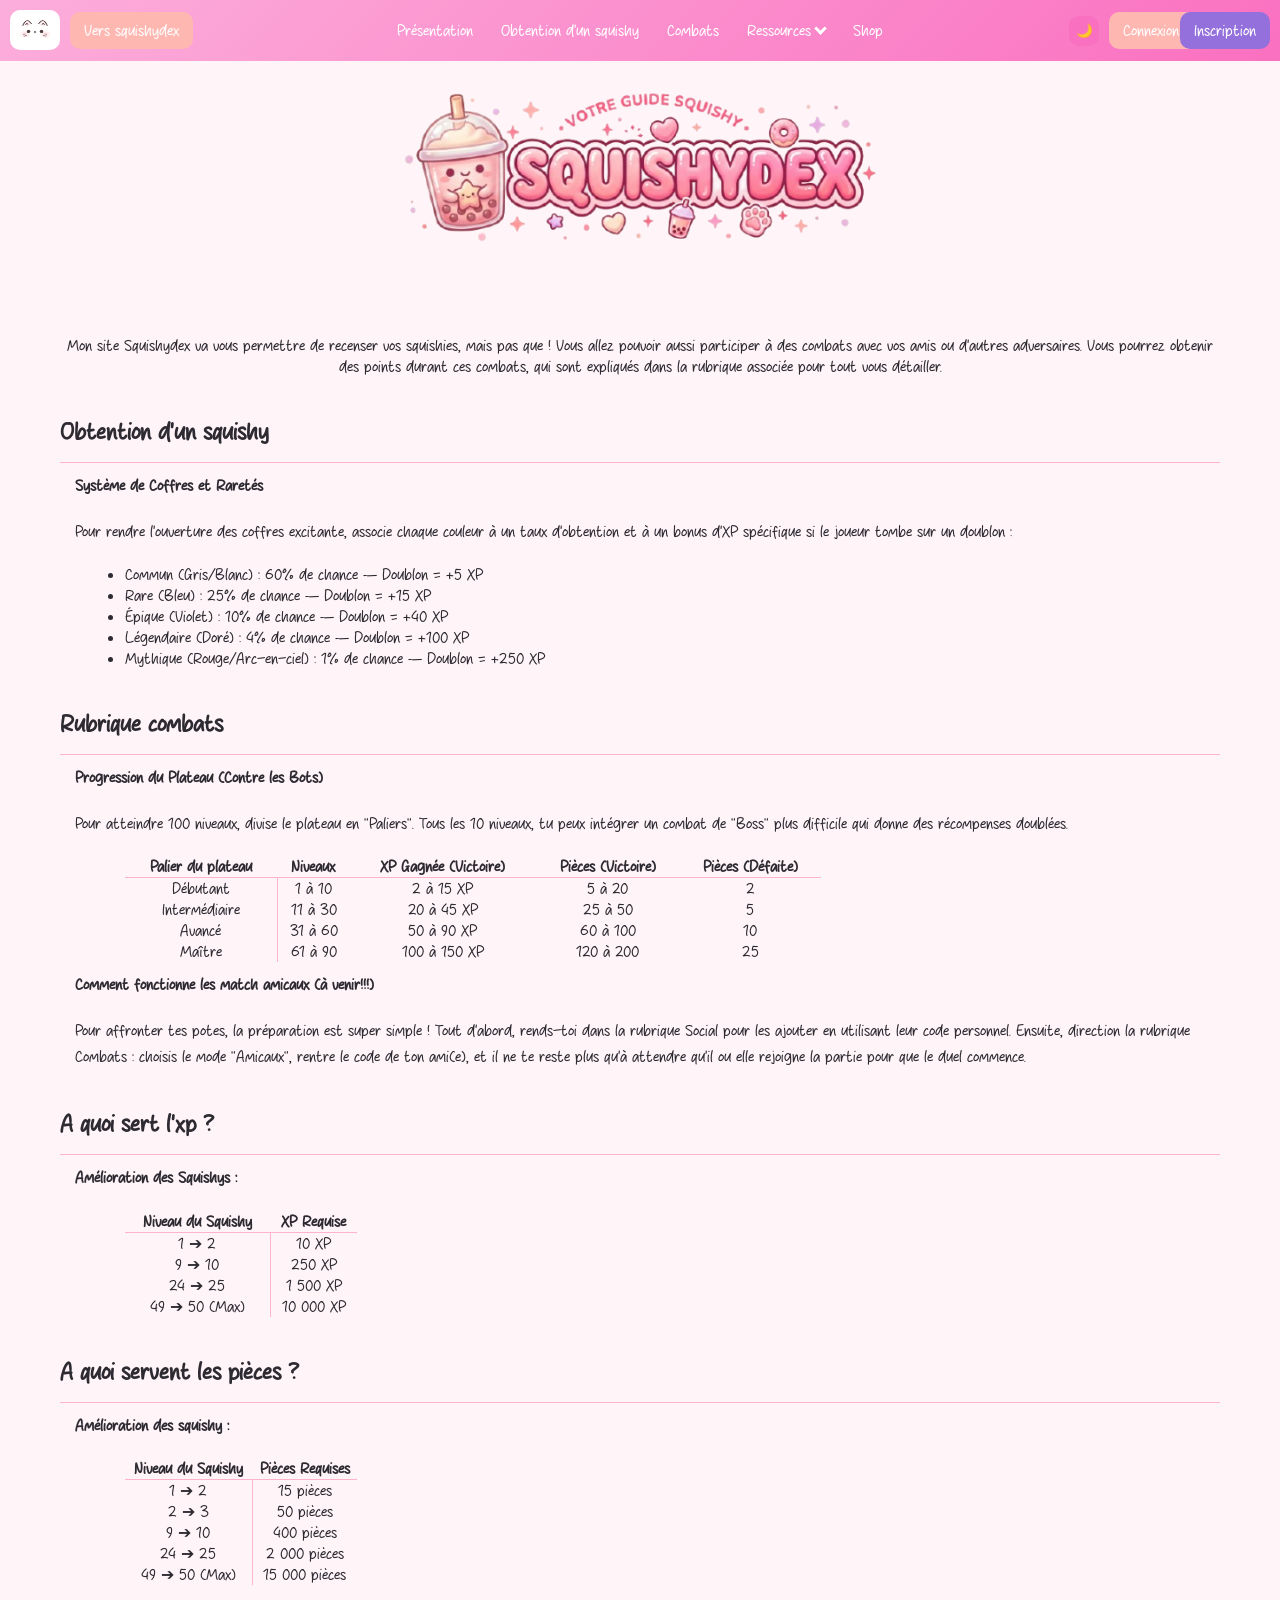
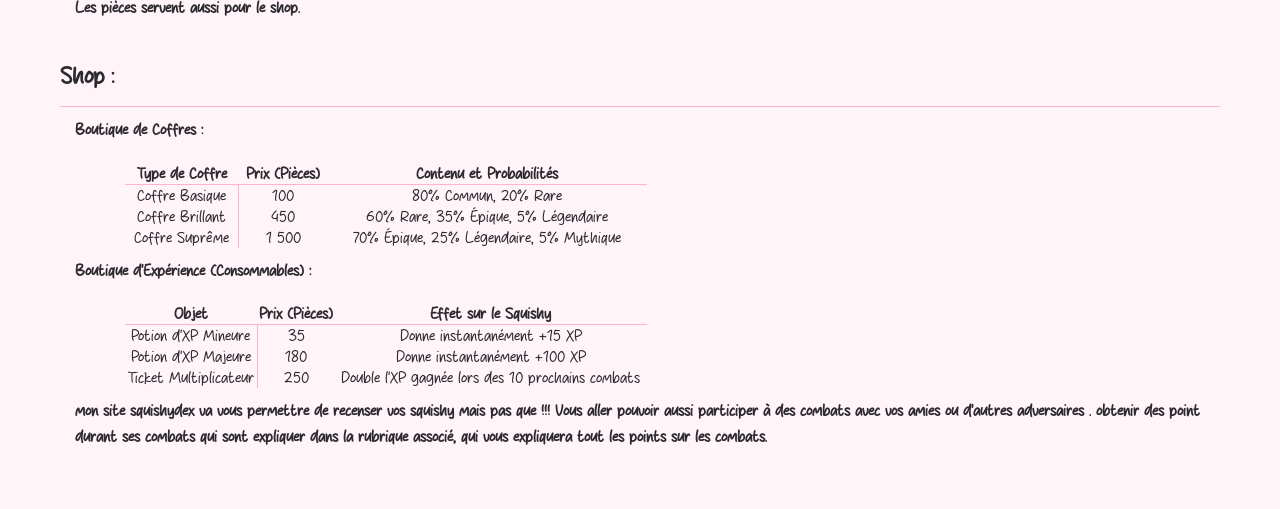
==== commit 04d39b74: "." ====
--- a/description.html
+++ b/description.html
@@ -4,7 +4,7 @@
     <meta charset="UTF-8">
     <meta name="viewport" content="width=device-width, initial-scale=1.0">
     <title>squishydex</title>
-    <link rel="stylesheet" href="static/css/style_description.css">
+    <link rel="stylesheet" href="static/css/style_description.css?v=2">
 
 </head>
 <body>
@@ -12,7 +12,7 @@
     <header>
         <nav id="navbar">
             <img src="static\images\logos\logo.jpg" id="logo_nav">
-            <a id="lien_app" href="jeu.html">Découvrer notre app</a>
+            <a href="jeu.html" id="page_jeu">Vers squishydex</a>
             <ul id="menu">
                 <li><a href="#presentation">Présentation</a></li>
                 <!-- <a href="#etapes">Comment ça marche ?</a> -->
--- a/static/css/style_description.css
+++ b/static/css/style_description.css
@@ -9,8 +9,8 @@
     --border: #F0E4EA;
     --shadow: 0 4px 20px rgba(255, 107, 157, 0.12);
     --shadow-hover: 0 8px 30px rgba(255, 107, 157, 0.2);
-    --btn-login: #FFB7B2
-    --btn-signup: #9370DB
+    --btn-login: #FFB7B2;
+    --btn-signup: #9370DB;
     --sidebar-width: 380px;
     --radius: 16px;
     --radius-sm: 10px;
@@ -72,17 +72,26 @@
   margin-top: -10px;
   margin-left: 10px;
   border-radius: 10px;
-}
-
-#lien_app{
+  z-index: 10;
+}
+
+#page_jeu{
+  display: inline-block;
   color: white;
   left: 0;
   position: fixed;
-  margin-left: 80px;
+  margin-left: 70px;
   padding: 8px 14px;
+  background-color: #FFB7B2;
   top: 12px;
   text-decoration: none;
   border-radius: 10px;
+  z-index: 10;
+  transition: all 0.2s ease-in-out;
+}
+
+#page_jeu:hover, #btn_squishydex:hover, #lien_app:hover {
+  background-color: var(--primary-dark);
 }
 
 #menu {
